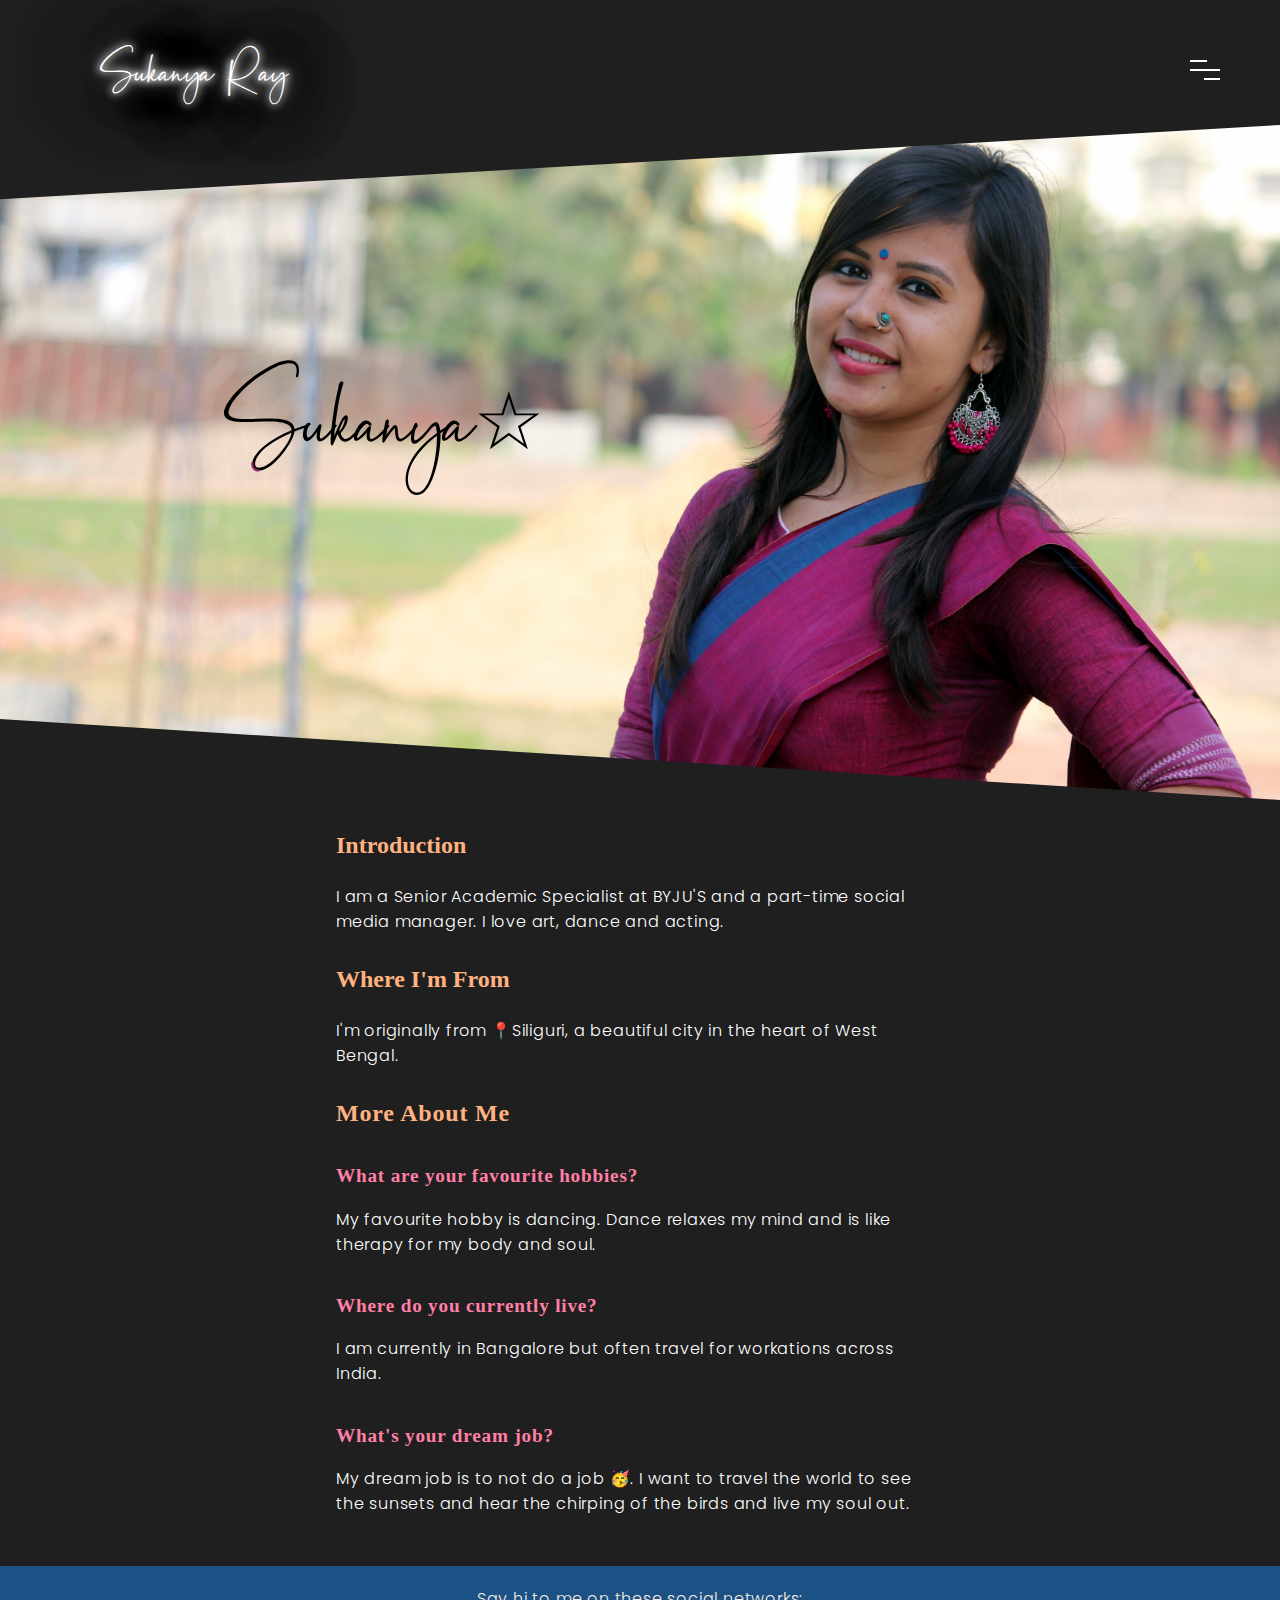
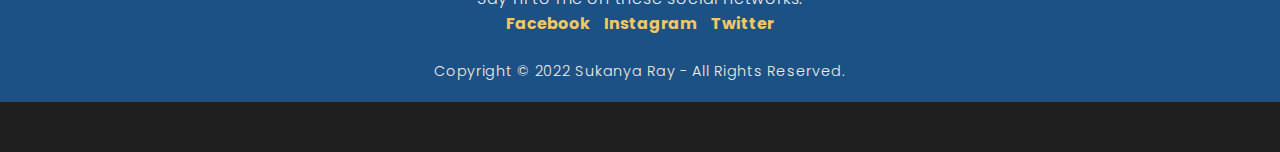
==== components/about_me.html @ 320a2e03 "initial commit" ====
<!DOCTYPE html>
<html lang="en">

<head>
    <meta charset="UTF-8">
    <meta http-equiv="X-UA-Compatible" content="IE=edge">
    <meta name="viewport" content="width=device-width, initial-scale=1.0">
    <link rel="icon"
        href="data:image/svg+xml,<svg xmlns=%22http://www.w3.org/2000/svg%22 viewBox=%220 0 100 100%22><text y=%22.9em%22 font-size=%2290%22>🤩</text></svg>">
    <link rel="stylesheet" href="/css/about_me.css">
    <link rel="stylesheet" href="/css/header.css">
    <link rel="stylesheet" href="/css/raven.css">
    <link rel="stylesheet" href="/css/footer.css">
    <link rel="stylesheet" href="/css/scroll_to_top.css">
    <link rel="stylesheet" href="https://cdnjs.cloudflare.com/ajax/libs/animate.css/4.1.1/animate.min.css" />
    <link rel="stylesheet" href="https://cdnjs.cloudflare.com/ajax/libs/font-awesome/6.1.2/css/all.min.css"
        integrity="sha512-1sCRPdkRXhBV2PBLUdRb4tMg1w2YPf37qatUFeS7zlBy7jJI8Lf4VHwWfZZfpXtYSLy85pkm9GaYVYMfw5BC1A=="
        crossorigin="anonymous" referrerpolicy="no-referrer" />

    <title>About Me</title>
</head>

<body>


    <header id="header">

        <h2 class="logo neon-text"><a class="logo neon-text" href="/index.html">Sukanya Ray</a></h2>
        <!-- <div class="overlay"></div> -->

        <div class="nav-but-wrap">
            <div class="menu-icon hover-target">
                <span class="menu-icon__line menu-icon__line-left"></span>
                <span class="menu-icon__line"></span>
                <span class="menu-icon__line menu-icon__line-right"></span>
            </div>
        </div>
    </header>




    <div class="nav">
        <div class="nav__content">
            <ul class="nav__list">
                <li class="nav__list-item active-nav">
                    <a href="./index.html" class="hover-target">Home</a>
                </li>
                <li class="nav__list-item">
                    <a href="/components/about_me.html" class="hover-target">About Me</a>
                </li>
                <li class="nav__list-item">
                    <a href="/components/work.html" class="hover-target">My Work</a>
                </li>
                <li class="nav__list-item">
                    <a href="/components/contact.html" class="hover-target">Contact</a>
                </li>
            </ul>
        </div>
    </div>
    <br><br><br><br><br>


    <section class='masthead'>
        <!-- <p class='masthead-intro'>Hi I'm</p> -->
        <br>
        <!-- <h1 class='masthead-heading'>Sukanya</h1> -->
        <!-- <h1 class='masthead-heading neon-text-pulsate'>Sukanya Ray</h1> -->
        <svg height="100" stroke="#9b2674" stroke-width="2" class="text-line masthead-heading" width="100%"><text
                x="30%" dominant-baseline="middle" text-anchor="middle" y="30%">Sukanya☆</text></svg>
        <!-- <div class="overlay"></div> -->
    </section>

    <img id="cover" class="header_pic" src="/img/IMG_9165_Mobile.JPG" alt="cover">



    <div class="content">

        <section class="introduction-section">
            <h1>Introduction</h1><br>
            <p>I am a Senior Academic Specialist at BYJU'S and a part-time social media manager.
                I love art, dance and acting.</p>

        </section>
        <section class="location-section">
            <h1>Where I'm From</h1><br>
            <p>I'm originally from 📍Siliguri, a beautiful city in the heart of West Bengal.</p>
        </section>

        <section class="questions-section">
            <h1>More About Me</h1>

            <h2>What are your favourite hobbies?</h2>
            <p>My favourite hobby is dancing. Dance relaxes my mind and is like therapy for my body and soul.</p>

            <h2>Where do you currently live?</h2>
            <p>I am currently in Bangalore but often travel for workations across India.</p>

            <h2>What's your dream job?</h2>
            <p>My dream job is to not do a job 🥳.
                I want to travel the world to see the sunsets and hear the chirping of the birds and live my soul out.
            </p>
        </section>
    </div>




    <footer class="content-footer">
        <p>Say hi to me on these social networks:</p>
        <ul class="social">
            <li><a class="css-is-deranged" href="https://www.facebook.com/sukanya.ray.14" target="_blank"
                    rel="noopener noreferrer">Facebook</a></li>
            <li><a class="css-is-deranged" href="https://www.instagram.com/ray_s_randoms/" target="_blank"
                    rel="noopener noreferrer">Instagram</a></li>
            <li><a class="css-is-deranged" href="https://twitter.com/Sukanya_Ray_" target="_blank"
                    rel="noopener noreferrer">Twitter</a></li>
        </ul><br>
        <p class="copyright">Copyright © 2022 Sukanya Ray - All Rights Reserved.</p>
    </footer>


    <div id="progress" class="animate__animated animate__headShake">
        <span id="progress-value"><i class="fa-solid fa-arrow-up fa-xs"></i></span>
    </div>


    <!--===== ABOUT ME JS =====-->
    <script src="https://cdnjs.cloudflare.com/ajax/libs/jquery/3.3.1/jquery.min.js"></script>
    <script src="/js/scroll_to_top.js"></script>
    <script src="/js/raven.js"></script>

</body>

</html>
---- css/about_me.css ----
@import url("https://fonts.googleapis.com/css2?family=Poppins:wght@200;300;400;500;600;700;800&display=swap");
@import url("https://fonts.googleapis.com/css2?family=Playfair+Display:wght@400;600&display=swap");

:root {
  --theme-color: #8d016a;
  --neon-color: #8d016a;
}

body {
  color: white;
  font-size: 1em;
  font-family: "Poppins", "Helvetica Neue", sans-serif;
  background-color: #1f1f1f;
}


section > h1 {
  font-size: 1.5em;
  font-weight: 600;
  font-family: Playfair;
  color: rgb(255, 178, 127);
  margin: 0;
  padding: 0;
}

section >  h2 {
  font-size: 1.5em;
  font-weight: 600;
  font-family: Playfair;
  color: rgb(255, 127, 165);

  margin: 0;
  padding: 0;
}

.content-footer,
.masthead-heading,
.masthead-intro {
  text-align: center;
}

.masthead-intro {
  /* Layout Declarations */
  color: #9e1a42;
  margin-bottom: 0.1em;
  font-family: "Beatrise", sans-serif;
  /* font-family: "Gentium Book Basic", Georgia, serif; */
  font-size: 2em;
}

.masthead-heading {
  /* Layout Declarations */
  color: #8d016a;
  margin-top: -0.2em;
  /* font-family: "Open Sans", "Helvetica Neue", sans-serif; */
  font-weight: bold;
  font-size: 6em;
  letter-spacing: -0.02em;

  /* text-transform: uppercase; */
}

.introduction-section,
.location-section,
.questions-section {
  max-width: 38em;
  margin-left: auto;
  margin-right: auto;
  margin-top: 2em;
}

.introduction-section > p,
.location-section > p,
.questions-section,
.content-footer > p {
  /* Typography Declarations */
  font-weight: 300;
  letter-spacing: 0.05em;
}

.questions-section > h2 {
  /* font-family: "Gentium Book Basic", Georgia, serif; */
  font-size: 1.2em;
  font-weight: bold;
  /* Layout */
  margin: 2em 0 1em 0;
}



.content-footer,
.masthead-heading,
.masthead-intro {
  text-align: center;
}

.masthead {
  /* background-image: url('https://i.imgur.com/yGmrlyg.jpg'); */
  background-size: cover;
  background-repeat: no-repeat;
  /* padding: 6em 0; */

  background-image: url("/img/IMG_9165.JPG");
  /* background-image: linear-gradient(
    to right bottom,
    rgba(224, 103, 160, 0.363),
    rgba(20, 1, 20, 0.3)),
     url('/img/IMG_9165.JPG'); */

  /* border-top: solid 0.5em #8d016a; */
  /* border-top: solid 0.5em #591430; */

  /* padding: 6em 0; */
  /* ----  */
  /* position: absolute; */
  /* top: 0px; */
  /* right: 0px; */
  /* background-position: 800px; */

  width: 100%;
  height: 100%;
  min-height: 75vh;

  /* background-color: rgba(16, 112, 53, 0.055); */
  /* background: transparent; */
  /* background: #9e1a42; */
  /* mix-blend-mode: overlay; */
  /* opacity: 0.3; */
  /* z-index: 1; */

  /* background-color: cyan; */
  background-position: top;
  /* clip-path: polygon(0 18%, 100% 0, 100% 96%, 0 83%); */
  clip-path: polygon(0 11%, 100% 0, 100% 100%, 0 88%);
}

.masthead-intro {
  margin-bottom: 0.1em;
  /* font-family: "Gentium Book Basic", Georgia, serif; */
  font-size: 2em;
}

.masthead-heading {
  margin-top: 2.5em;
  /* margin: 0.5em 0; */
  /* margin-right: 7em; */
  /* width: 100%; */
  height: 30vh;

  font-family: "Beatrise", sans-serif;
  font-weight: normal;
  /* font-size: 6.5em; */
  /* letter-spacing: -0.02em; */
}
.introduction > p,
.location > p,
.content-footer > p {
  font-weight: 300;
  letter-spacing: 0.05em;
}
h2 {
  /* font-family: "Gentium Book Basic", Georgia, serif; */
  font-size: 1.2em;
  font-weight: bold;
}

.introduction-section,
.location-section,
.questions-section {
  max-width: 38em;
  margin-left: auto;
  margin-right: auto;
  margin-top: 2em;
}

/* .social > li {
  display: inline-block;
  margin: 0 5px;
} */
/* .content-footer > p {
  color: #F7EDE1;
}
a {
    font-weight: bold;
    text-decoration: none;
    color: #F1C863;
} */

/* .overlay2{
  position: absolute;
  top: 0;
  left: 0;
  width: 100%;
  height: 100%;
  background-color: rgba(73, 70, 70, 0.55);


  background: #030e25;
  background: var(--overlay-color);
  mix-blend-mode: overlay;
   opacity: 0.5;
   z-index: 1;
} */

/* .clip{
  height: 80vh;
  background-image: linear-gradient(
      to right bottom,
      rgba(255, 0, 119,0.3),
      rgba(20, 1, 20, 0.3)),
       url(/img/shape.png);


  background-color: cyan;
  background-size: cover;
  background-position: top;
  clip-path: polygon(100% 0, 100% 44%, 70% 87%, 0 72%, 0 0);
  z-index: -11;

} */

/* Text Animation */
.text-line {
  stroke-dasharray: 500;
  stroke-dashoffset: 500;
  animation: dash 5s linear forwards, filling 5s ease-in forwards;
  font-size: 80px;
}

.text-line text {
  font-family: "Beatrise", sans-serif;
  /* font-family: Helvetica,Arial,sans-serif; */
  font-weight: normal;
  font-style: normal;
}

@keyframes dash {
  to {
    stroke-dashoffset: 0;
  }
}

@keyframes filling {
  0%,
  90% {
    fill: #9e1a42;
    fill-opacity: 0;
  }
  /* 100% { fill: #bac736; fill-opacity: 1; } */
  100% {
    fill: #9e1a42;
    fill-opacity: 1;
  }
}

/* Text Animation End*/

#cover {
  display: none;
}

@media only screen and (max-width: 765px) {
  .masthead {
    padding: 3em 0;
  }
  .masthead-heading {
    font-size: 3em;
  }

  .content {
    margin: 0px 20px;
    padding: 0px 14px;
  }

  .masthead {
    display: none;
  }

  #cover {
    display: block;
    width: 100%;
    opacity: 80%;
  }

  section > h1 {
    font-size: 25px;
    font-weight: 600;
    font-family: Playfair;
    color: rgb(255, 178, 127);
    margin: 0;
    padding: 0;
  }
  
  section >  h2 {
    font-size: 20px;
    font-weight: 600;
    font-family: Playfair;
    color: rgb(255, 127, 165);
    margin: 0;
    padding: 0;
  }

  section >  p {
    font-size: 14px;
    margin: 0;
    padding: 0;
  }
}
---- css/header.css ----
/* @import url('http://fonts.cdnfonts.com/css/beatrise'); */

@font-face {
  font-family: "Beatrise";
  src: url(/fonts/Beatrise.ttf) format("truetype");
}

:root {
  --theme-color: #ca6239;
  --neon-color: #1f1f1f;
  --back-ground-color: #1f1f1f;
}

* {
  margin: 0;
  padding: 0;
  box-sizing: border-box;
}

.logo {
  cursor: pointer;
  font-family: "Beatrise", sans-serif;
  font-size: 2.2em;
  font-weight: 10;
  text-align: left;
  /* padding-left: 0.5em;
    padding-top: 0.3em; */
  z-index: 100;
  background: transparent;
}

.logo a {
  font-size: 1em;
  text-decoration: none;
}

header {
  /* for proper raven animation  */
  position: absolute;

  top: 0;
  left: 0;
  width: 100%;
  padding: 40px 100px;
  z-index: 1000;
  display: flex;
  align-items: center;
  justify-content: space-between;
}

.neon-text {
  color: #fff;

  /* text-shadow: 0 0 5px #fff, 0 0 10px #fff, 0 0 15px var(--neon-color), 0 0 20px var(--neon-color), 0 0 25px var(--neon-color), 0 0 30px var(--neon-color), 0 0 35px var(--neon-color); */
  text-shadow:
    /* White glow */ 0 0 7px #fff, 0 0 10px #fff, 0 0 21px #fff,
    /* Green glow */ 0 0 42px var(--neon-color), 0 0 82px var(--neon-color),
    0 0 92px var(--neon-color), 0 0 102px var(--neon-color),
    0 0 151px var(--neon-color);

  animation: flicker 1.2s infinite alternate;
  /* animation: pulsate 0.11s ease-in-out infinite alternate;  */

  /* border: 0.2rem solid #fff;
    border-radius: 2rem;
    padding: 0.4em; */
}

@keyframes flicker {
  0%,
  18%,
  22%,
  25%,
  53%,
  57%,
  100% {
    text-shadow: 0 0 4px rgb(182, 167, 37), 0 0 11px #fff, 0 0 19px #fff,
      0 0 40px var(--neon-color), 0 0 80px var(--neon-color),
      0 0 90px var(--neon-color), 0 0 100px var(--neon-color),
      0 0 150px var(--neon-color);
  }

  20%,
  24%,
  55% {
    text-shadow: none;
  }
}

@keyframes pulsate {
  100% {
    text-shadow: 0 0 4px #fff, 0 0 11px #fff, 0 0 19px #fff, 0 0 40px #f09,
      0 0 80px #f09, 0 0 90px #f09, 0 0 100px #f09, 0 0 150px #f09;
  }

  0% {
    text-shadow: 0 0 4px #fff, 0 0 10px #fff, 0 0 18px #fff, 0 0 38px #f09,
      0 0 73px #f09, 0 0 80px #f09, 0 0 94px #f09, 0 0 140px #f09;
  }
}

@media screen and (max-width: 768px) {
  .logo {
    font-size: 1.2em;
  }

  header {
    padding: 40px;
  }
}
---- css/raven.css ----
/* Please ❤ this if you like it! */

@import url("https://fonts.googleapis.com/css?family=Montserrat:100,100i,200,200i,300,300i,400,400i,500,500i,600,600i,700,700i,800,800i,900,900i");


:root {
  --line-width-mobile: 10px;
  --line-width-desktop: 15px;
}

body {
  /* font-family: "Montserrat", sans-serif; */
  /* font-weight: 300;
  font-size: 15px;
  line-height: 1.7; */
  /* color: #c4c3ca; */
  /* background-color: #1f2029; */
  overflow-x: hidden;
  -webkit-transition: all 300ms linear;
  transition: all 300ms linear;
}

a {
  cursor: pointer;
}
a:hover {
  text-decoration: none;
}

/* #Primary style
================================================== */

.section {
  position: relative;
  width: 100%;
  display: block;
}

.over-hide {
  overflow: hidden;
}
.full-height {
  height: 100vh;
}

/* #Navigation
================================================== */

/* .cd-header {
  position: fixed;
  width: 100%;
  top: 0;
  left: 0;
  z-index: 100;
} */

.header-wrapper {
  position: relative;
  width: calc(100% - 100px);
  margin-left: 50px;
}
.logo-wrap {
  position: absolute;
  display: block;
  left: 0;
  top: 40px;
  cursor: pointer;
}
.logo-wrap a {
  cursor: pointer;
  font-family: "Montserrat", sans-serif;
  font-weight: 900;
  font-size: 20px;
  line-height: 20px;
  text-transform: uppercase;
  letter-spacing: 2px;
  color: #fff;
  transition: all 0.3s ease-out;
}

.logo-wrap a span {
  color: #8167a9;
}
.logo-wrap a:hover {
  opacity: 0.9;
}
.nav-but-wrap {
  position: relative;
  display: inline-block;
  float: right;
  padding-left: 15px;
  padding-top: 15px;
  margin-top: 26px;
  transition: all 0.3s ease-out;
}

.menu-icon {
  /* fix the position on the screen  */
  position: fixed;
  top: 60px;
  right: 60px;
    /* position: relative; */

  height: 30px;
  width: 30px;

  z-index: 101;
  cursor: pointer;
  display: block;
}

.menu-icon__line {
  height: 2px;
  width: 30px;
  display: block;
  background-color: #fff;
  margin-bottom: 7px;
  cursor: pointer;
  -webkit-transition: background-color 0.5s ease, -webkit-transform 0.2s ease;
  transition: background-color 0.5s ease, -webkit-transform 0.2s ease;
  transition: transform 0.2s ease, background-color 0.5s ease;
  transition: transform 0.2s ease, background-color 0.5s ease,
    -webkit-transform 0.2s ease;
}
.menu-icon__line-left {
  width: 16.5px;
  -webkit-transition: all 200ms linear;
  transition: all 200ms linear;
}
.menu-icon__line-right {
  width: 16.5px;
  float: right;
  -webkit-transition: all 200ms linear;
  -moz-transition: all 200ms linear;
  -o-transition: all 200ms linear;
  -ms-transition: all 200ms linear;
  transition: all 200ms linear;
}
.menu-icon:hover .menu-icon__line-left,
.menu-icon:hover .menu-icon__line-right {
  width: 30px;
}
.nav {
  position: fixed;
  z-index: 98;
}
.nav:before,
.nav:after {
  content: "";
  position: fixed;
  width: 100vw;
  height: 100vh;
  background: rgba(20, 21, 26, 0.6);
  border-bottom-left-radius: 200%;
  z-index: -1;
  -webkit-transition: -webkit-transform cubic-bezier(0.77, 0, 0.175, 1) 0.6s,
    border-radius linear 0.8s;
  transition: -webkit-transform cubic-bezier(0.77, 0, 0.175, 1) 0.6s,
    border-radius linear 0.8s;
  transition: transform cubic-bezier(0.77, 0, 0.175, 1) 0.6s,
    border-radius linear 0.8s;
  transition: transform cubic-bezier(0.77, 0, 0.175, 1) 0.6s,
    -webkit-transform cubic-bezier(0.77, 0, 0.175, 1) 0.6s,
    border-radius linear 0.8s;
  -webkit-transform: translateX(100%) translateY(-100%);
  transform: translateX(100%) translateY(-100%);
}
.nav:after {
  background: rgba(9, 9, 12, 1);
  -webkit-transition-delay: 0s;
  transition-delay: 0s;
}
.nav:before {
  -webkit-transition-delay: 0.2s;
  transition-delay: 0.2s;
}
.nav__content {
  position: fixed;
  visibility: hidden;
  top: 50%;
  margin-top: 20px;
  -webkit-transform: translate(0%, -50%);
  transform: translate(0%, -50%);
  width: 100%;
  text-align: center;
}
.nav__list {
  position: relative;
  padding: 0;
  margin: 0;
  z-index: 2;
}
.nav__list-item {
  position: relative;
  display: block;
  -webkit-transition-delay: 0.8s;
  transition-delay: 0.8s;
  opacity: 0;
  text-align: center;
  color: #fff;
  overflow: hidden;
  font-family: "Montserrat", sans-serif;
  font-size: 8vh;
  font-weight: 900;
  line-height: 1.15;
  letter-spacing: 3px;
  -webkit-transform: translate(100px, 0%);
  transform: translate(100px, 0%);
  -webkit-transition: opacity 0.2s ease, -webkit-transform 0.3s ease;
  transition: opacity 0.2s ease, -webkit-transform 0.3s ease;
  transition: opacity 0.2s ease, transform 0.3s ease;
  transition: opacity 0.2s ease, transform 0.3s ease,
    -webkit-transform 0.3s ease;
  margin-top: 0;
  margin-bottom: 0;
}
.nav__list-item a {
  position: relative;
  text-decoration: none;
  /* font-size: 100px; */
  color: rgba(255, 255, 255, 0.6);
  overflow: hidden;
  cursor: pointer;
  padding-left: 5px;
  padding-right: 5px;
  font-weight: 900;
  z-index: 2;
  display: inline-block;
  text-transform: uppercase;
  -webkit-transition: all 200ms linear;
  transition: all 200ms linear;
}

/* .nav__list-item a:after {
  position: absolute;
  content: "";
  top: 50%;
  margin-top: -2px;
  left: 50%;
  width: 0;
  height: 0;
  opacity: 0;
  background-color: #8167a9;
  z-index: 1;
  -webkit-transition: all 200ms linear;
  transition: all 200ms linear;
} */

/* .nav__list-item a:hover:after {
  height: 4px;
  opacity: 1;
  left: 0;
  width: 100%;
} */

.nav__list-item a:hover {
  color: rgba(255, 255, 255, 1);
}
.nav__list-item.active-nav a {
  color: #755D99;
}
.nav__list-item.active-nav a:after {
  height: 4px;
  opacity: 1;
  left: 0;
  width: 100%;
}
body.nav-active .nav__content {
  visibility: visible;
}

body.nav-active .menu-icon__line {
  background-color: #fff;
  -webkit-transform: translate(0px, 0px) rotate(-45deg);
  transform: translate(0px, 0px) rotate(-45deg);
}

body.nav-active .menu-icon__line-left {
  width: 15px;
  -webkit-transform: translate(2px, 4px) rotate(45deg);
  transform: translate(2px, 4px) rotate(45deg);
}
body.nav-active .menu-icon__line-right {
  width: 15px;
  float: right;
  -webkit-transform: translate(-3px, -3.5px) rotate(45deg);
  transform: translate(-3px, -3.5px) rotate(45deg);
}
body.nav-active .menu-icon:hover .menu-icon__line-left,
body.nav-active .menu-icon:hover .menu-icon__line-right {
  width: 15px;
}
body.nav-active .nav {
  visibility: visible;
}
body.nav-active .nav:before,
body.nav-active .nav:after {
  -webkit-transform: translateX(0%) translateY(0%);
  transform: translateX(0%) translateY(0%);
  border-radius: 0;
}
body.nav-active .nav:after {
  -webkit-transition-delay: 0.1s;
  transition-delay: 0.1s;
}
body.nav-active .nav:before {
  -webkit-transition-delay: 0s;
  transition-delay: 0s;
}
body.nav-active .nav__list-item {
  opacity: 1;
  -webkit-transform: translateX(0%);
  transform: translateX(0%);
  -webkit-transition: opacity 0.3s ease, color 0.3s ease,
    -webkit-transform 0.3s ease;
  transition: opacity 0.3s ease, color 0.3s ease, -webkit-transform 0.3s ease;
  transition: opacity 0.3s ease, transform 0.3s ease, color 0.3s ease;
  transition: opacity 0.3s ease, transform 0.3s ease, color 0.3s ease,
    -webkit-transform 0.3s ease;
}
body.nav-active .nav__list-item:nth-child(0) {
  -webkit-transition-delay: 0.7s;
  transition-delay: 0.7s;
}
body.nav-active .nav__list-item:nth-child(1) {
  -webkit-transition-delay: 0.8s;
  transition-delay: 0.8s;
}
body.nav-active .nav__list-item:nth-child(2) {
  -webkit-transition-delay: 0.9s;
  transition-delay: 0.9s;
}
body.nav-active .nav__list-item:nth-child(3) {
  -webkit-transition-delay: 1s;
  transition-delay: 1s;
}
body.nav-active .nav__list-item:nth-child(4) {
  -webkit-transition-delay: 1.1s;
  transition-delay: 1.1s;
}
body.nav-active .nav__list-item:nth-child(5) {
  -webkit-transition-delay: 1.2s;
  transition-delay: 1.2s;
}
body.nav-active .nav__list-item:nth-child(6) {
  -webkit-transition-delay: 1.3s;
  transition-delay: 1.3s;
}
body.nav-active .nav__list-item:nth-child(7) {
  -webkit-transition-delay: 1.4s;
  transition-delay: 1.4s;
}
body.nav-active .nav__list-item:nth-child(8) {
  -webkit-transition-delay: 1.5s;
  transition-delay: 1.5s;
}
body.nav-active .nav__list-item:nth-child(9) {
  -webkit-transition-delay: 1.6s;
  transition-delay: 1.6s;
}
body.nav-active .nav__list-item:nth-child(10) {
  -webkit-transition-delay: 1.7s;
  transition-delay: 1.7s;
}

@media screen and (max-width: 768px) {
  .nav__list-item a {
    font-size: 40px;
  }
}
---- css/footer.css ----
a {
  font-weight: bold;
  text-decoration: none;
  color: #f1c863;
}


.social > li {
  display: inline-block;
  margin: 0 5px;
}

.content-footer {
  margin: 50px 0;
  padding: 20px 0;
  text-align: center;
  background-color: #1c5186;
  /* background-color: #8d016a; */
  /* background-color: #77609b; */
  text-decoration: none;
}

.content-footer > p {
  color: #f7ede1;
}

.copyright{
  font-size: 0.9em;
  color: #f7ede1;
}
---- css/scroll_to_top.css ----
html{
    scroll-behavior: smooth;
  }
  
  #progress {
    background-color: #ffffff;
    /* background-color: #03cc65; */
    position: fixed;
    bottom: 30px;
    right: 30px;
    height: 65px;
    width: 65px;
    /* display: grid; */
    display: none;
    place-items: center;
    z-index: 10000;
    border-radius: 50%;
    box-shadow: 0 0 10px rgba(0, 0, 0, 0.2);
    cursor: pointer;
}

#progress-value {
    /* opacity: 90%; */
    display: block;
    height: calc(100% - 10px);
    width: calc(100% - 10px);
    background-color: #640d78;
    /* background-color: #ffffff; */
    border-radius: 50%;
    display: grid;
    place-items: center;
    font-size: 35px;
    color: aquamarine;
  }

 
  @media only screen and (max-width: 765px) {
    #progress {
        height: 40px;
        width: 40px;
      }

    #progress-value {
    font-size: 18px;
    height: calc(100% - 8px);
    width: calc(100% - 8px);
    }
}
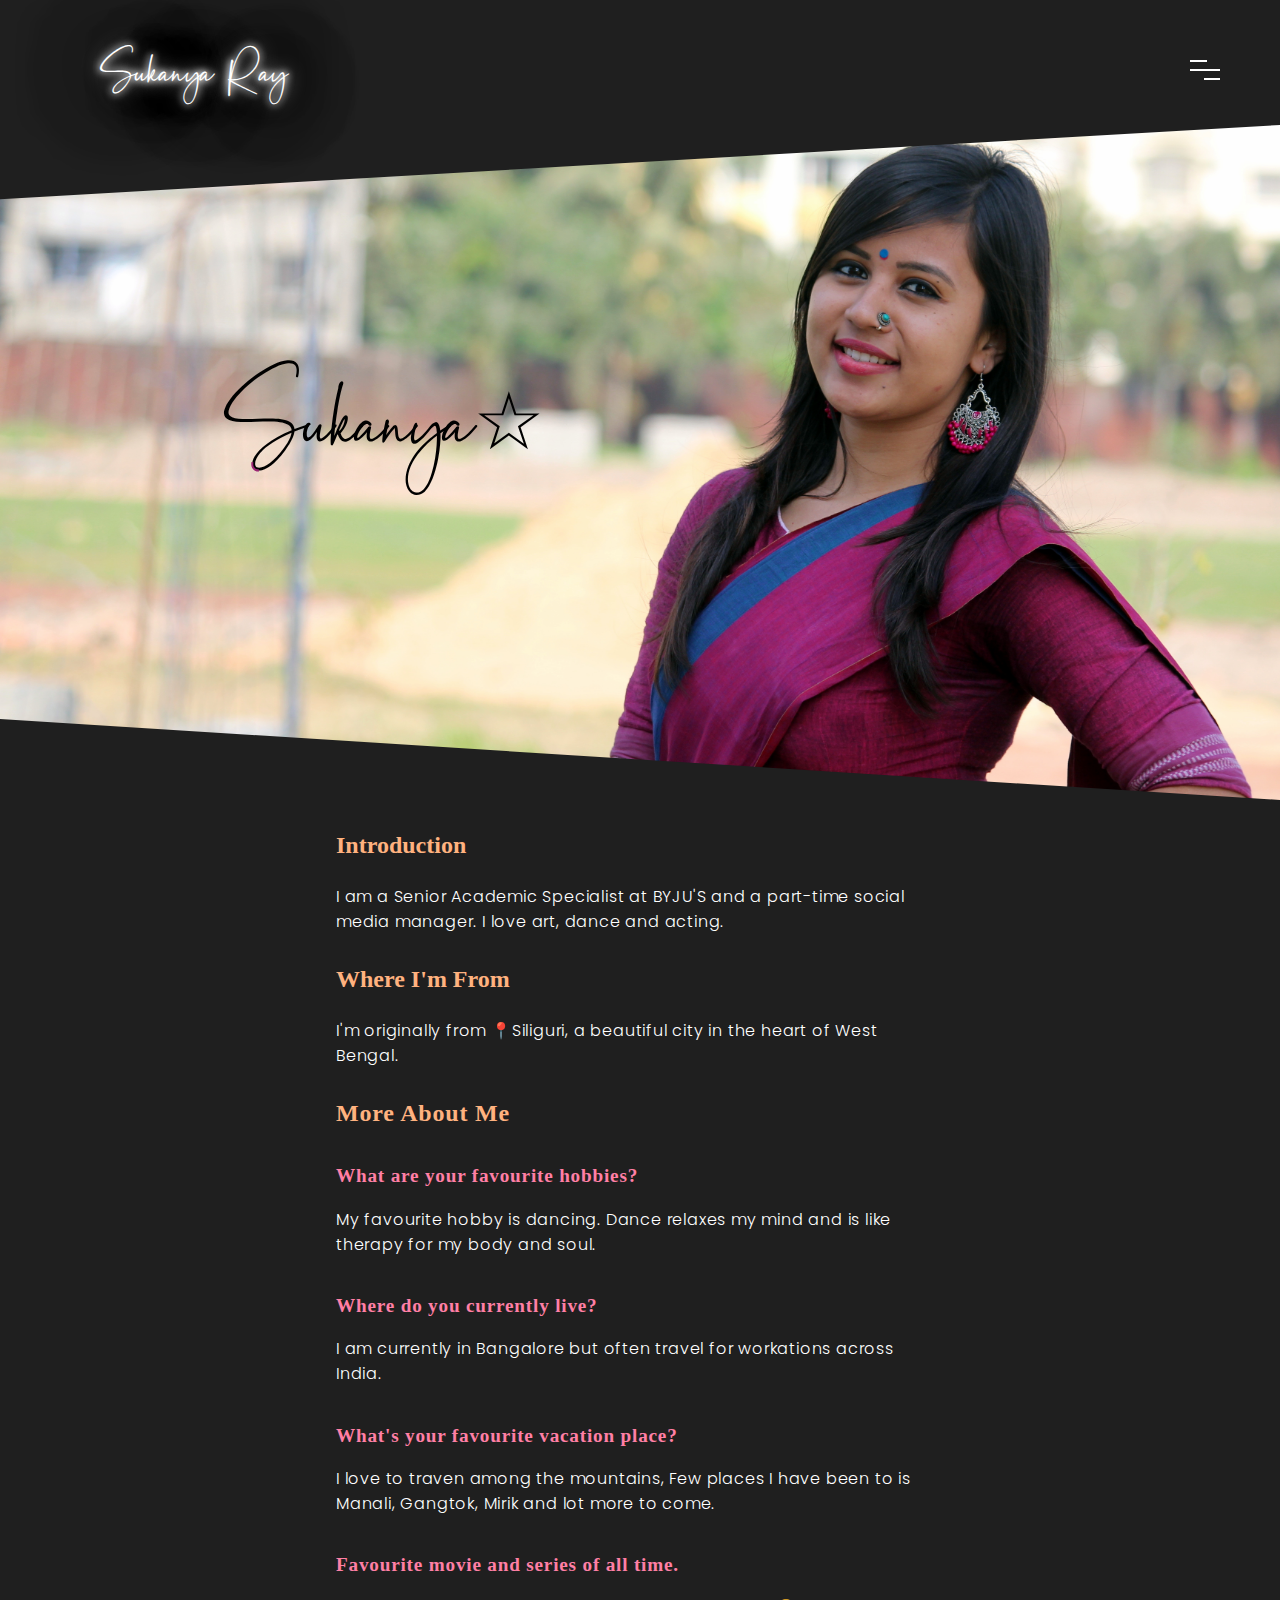
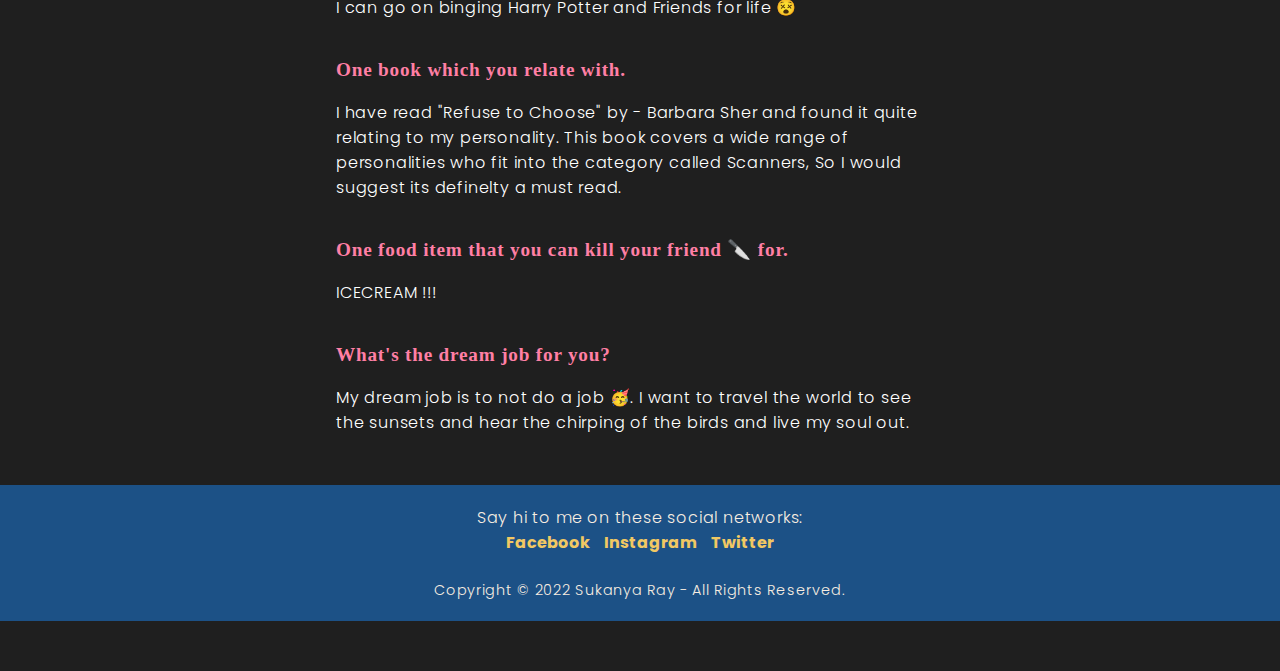
==== commit 6e8aaf92: "updated about_me" ====
--- a/components/about_me.html
+++ b/components/about_me.html
@@ -97,10 +97,34 @@
             <h2>Where do you currently live?</h2>
             <p>I am currently in Bangalore but often travel for workations across India.</p>
 
-            <h2>What's your dream job?</h2>
+            <h2>What's your favourite vacation place?</h2>
+            <p>I love to traven among the mountains, Few places I have been to is Manali, Gangtok, Mirik and lot more to
+                come.</p>
+
+
+
+            <h2>Favourite movie and series of all time.</h2>
+            <p>I can go on binging Harry Potter and Friends for life 😵</p>
+
+
+            <h2>One book which you relate with.</h2>
+            <p>I have read "Refuse to Choose" by - Barbara Sher and found it quite relating to my personality.
+                This book covers a wide range of personalities who fit into the category called Scanners, So I would
+                suggest its definelty a must read. </p>
+
+
+            <h2>One food item that you can kill your friend 🔪 for.</h2>
+            <p>ICECREAM !!!</p>
+
+
+            <h2>What's the dream job for you?</h2>
             <p>My dream job is to not do a job 🥳.
                 I want to travel the world to see the sunsets and hear the chirping of the birds and live my soul out.
             </p>
+
+
+
+
         </section>
     </div>
 
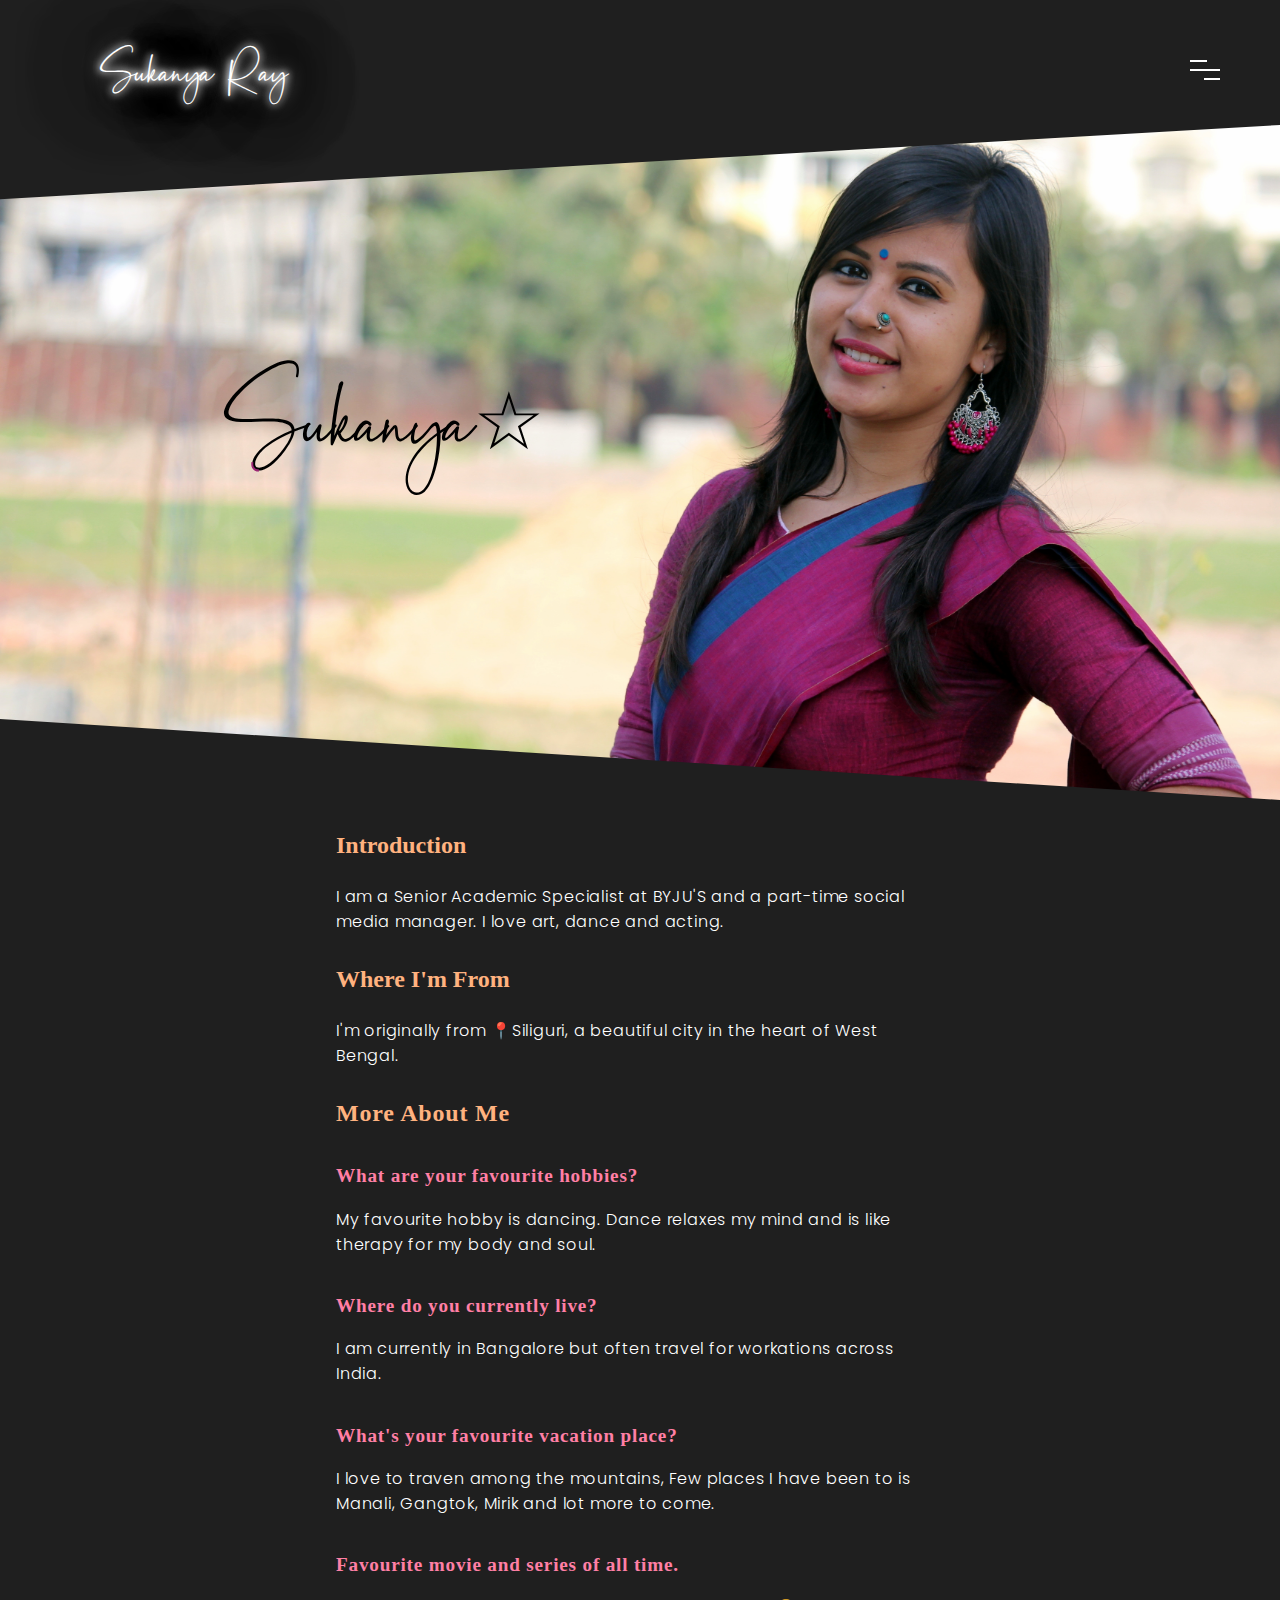
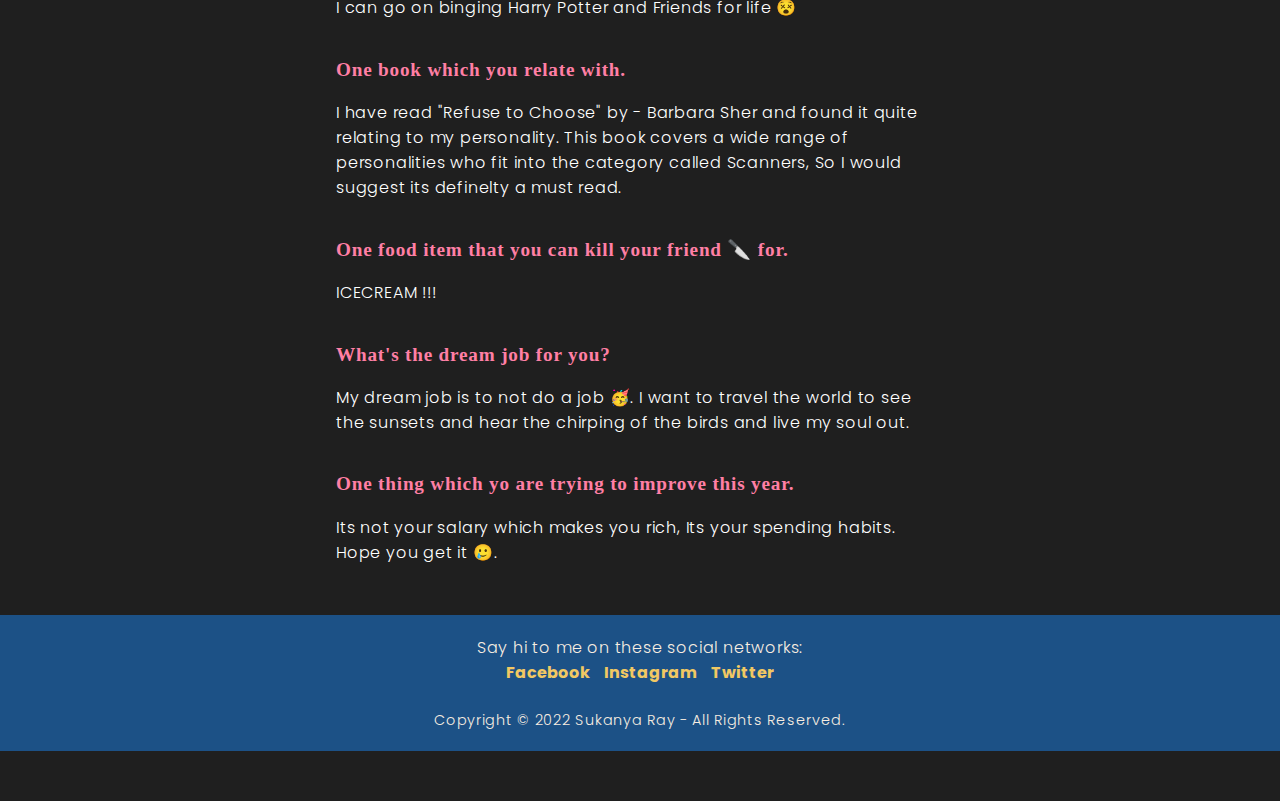
==== commit f7fdca85: "updated about_me" ====
--- a/components/about_me.html
+++ b/components/about_me.html
@@ -122,8 +122,9 @@
                 I want to travel the world to see the sunsets and hear the chirping of the birds and live my soul out.
             </p>
 
-
-
+            <h2>One thing which yo are trying to improve this year.</h2>
+            <p>Its not your salary which makes you rich, Its your spending habits.
+                Hope you get it 🥲.</p>
 
         </section>
     </div>
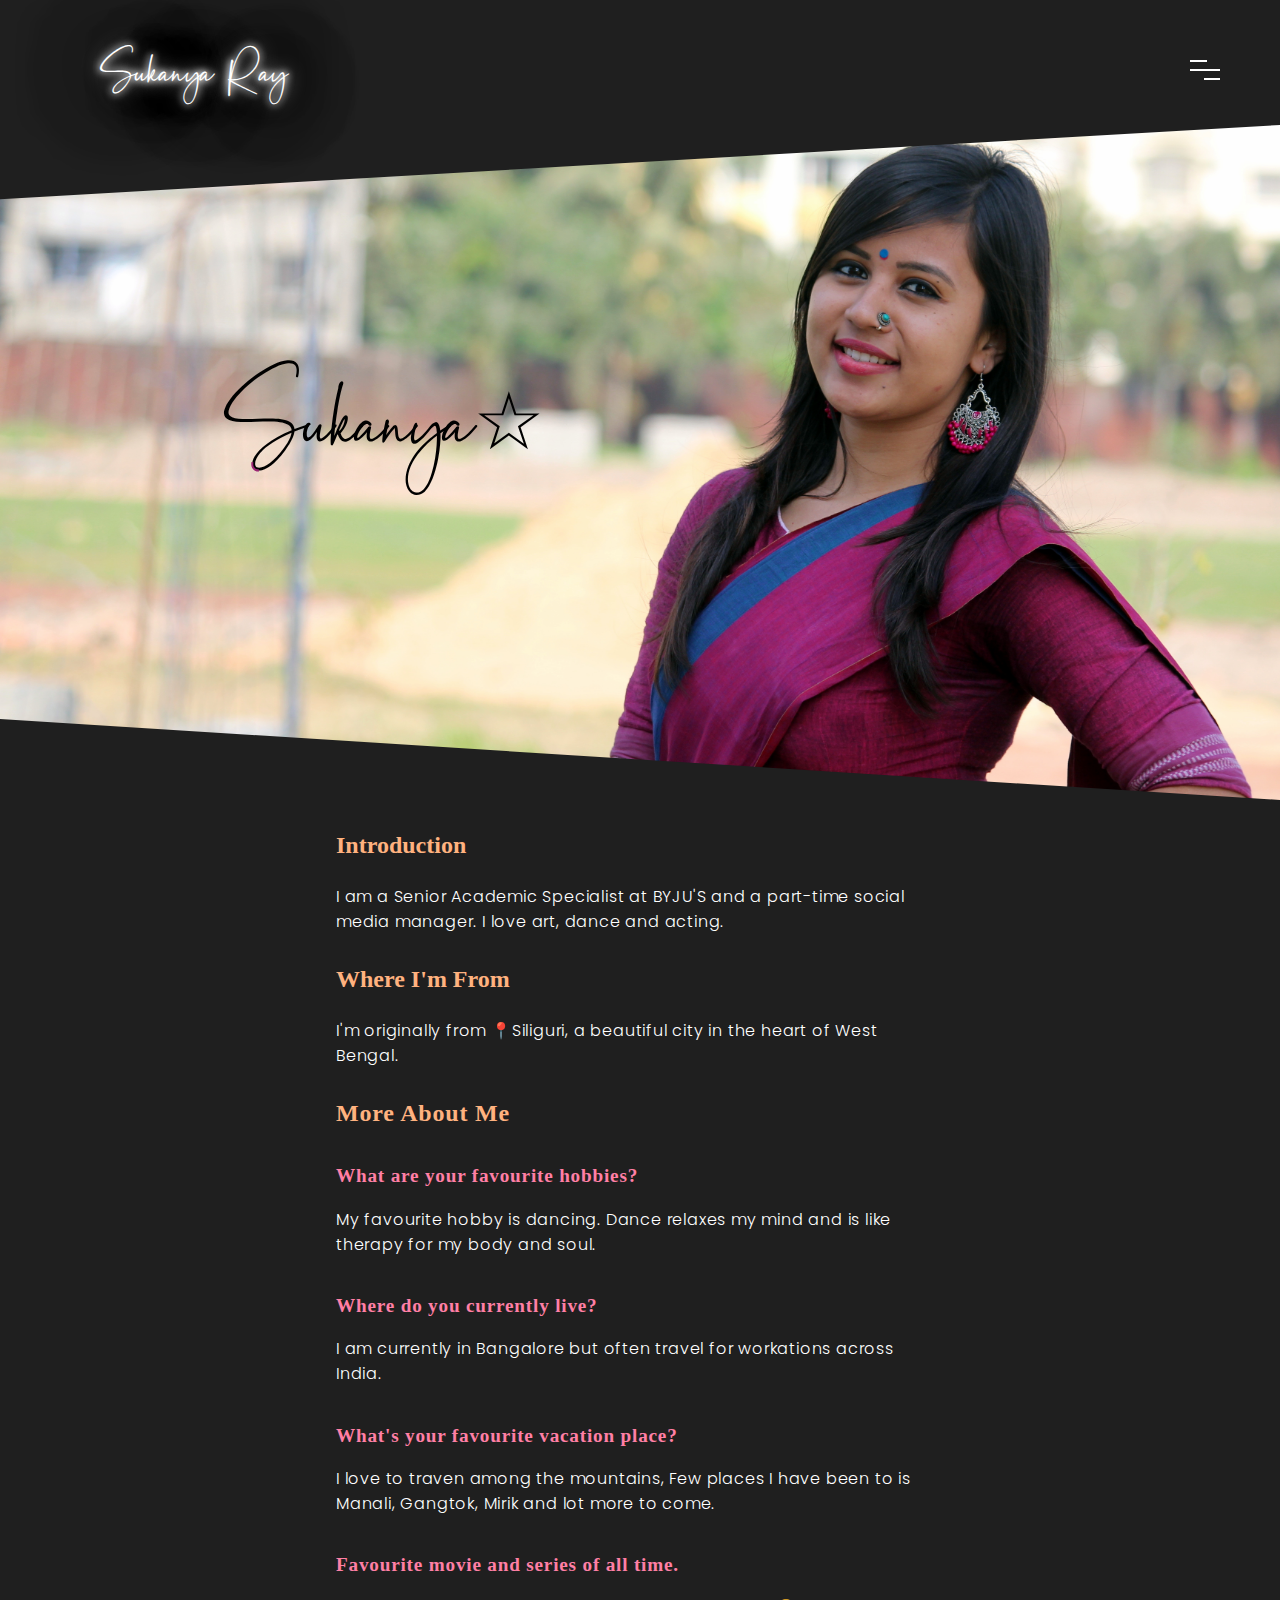
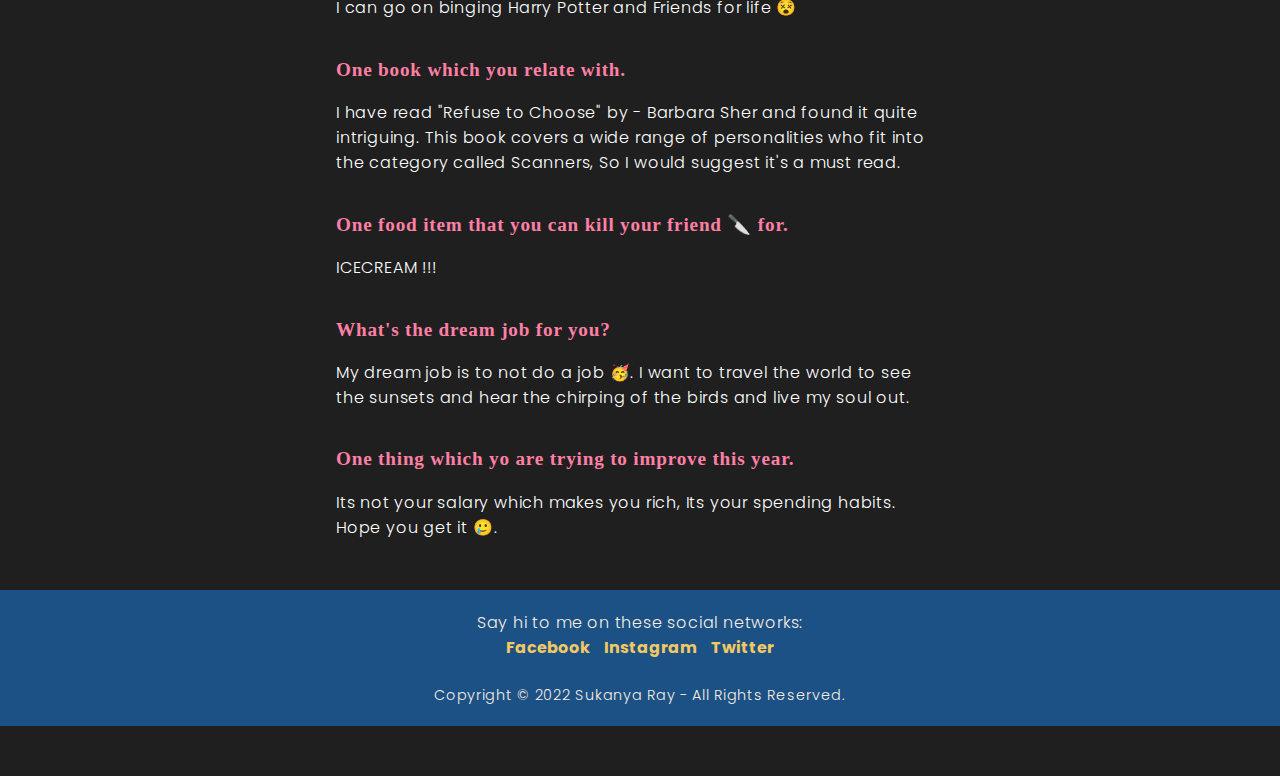
==== commit b207428e: "about me typo" ====
--- a/components/about_me.html
+++ b/components/about_me.html
@@ -6,7 +6,7 @@
     <meta http-equiv="X-UA-Compatible" content="IE=edge">
     <meta name="viewport" content="width=device-width, initial-scale=1.0">
     <link rel="icon"
-        href="data:image/svg+xml,<svg xmlns=%22http://www.w3.org/2000/svg%22 viewBox=%220 0 100 100%22><text y=%22.9em%22 font-size=%2290%22>🤩</text></svg>">
+        href="data:image/svg+xml,<svg xmlns=%22http://www.w3.org/2000/svg%22 viewBox=%220 0 100 100%22><text y=%22.9em%22 font-size=%2290%22>👽</text></svg>">
     <link rel="stylesheet" href="/css/about_me.css">
     <link rel="stylesheet" href="/css/header.css">
     <link rel="stylesheet" href="/css/raven.css">
@@ -44,7 +44,7 @@
         <div class="nav__content">
             <ul class="nav__list">
                 <li class="nav__list-item active-nav">
-                    <a href="./index.html" class="hover-target">Home</a>
+                    <a href="/index.html" class="hover-target">Home</a>
                 </li>
                 <li class="nav__list-item">
                     <a href="/components/about_me.html" class="hover-target">About Me</a>
@@ -108,9 +108,9 @@
 
 
             <h2>One book which you relate with.</h2>
-            <p>I have read "Refuse to Choose" by - Barbara Sher and found it quite relating to my personality.
+            <p>I have read "Refuse to Choose" by - Barbara Sher and found it quite intriguing.
                 This book covers a wide range of personalities who fit into the category called Scanners, So I would
-                suggest its definelty a must read. </p>
+                suggest it's a must read. </p>
 
 
             <h2>One food item that you can kill your friend 🔪 for.</h2>
--- a/css/raven.css
+++ b/css/raven.css
@@ -253,12 +253,14 @@
   width: 100%;
 } */
 
+
 .nav__list-item a:hover {
-  color: rgba(255, 255, 255, 1);
-}
-.nav__list-item.active-nav a {
+  /* color: rgba(255, 255, 255, 1); */
+  color: #1FD6DC;
+}
+/* .nav__list-item.active-nav a {
   color: #755D99;
-}
+} */
 .nav__list-item.active-nav a:after {
   height: 4px;
   opacity: 1;
--- a/css/scroll_to_top.css
+++ b/css/scroll_to_top.css
@@ -30,7 +30,8 @@
     display: grid;
     place-items: center;
     font-size: 35px;
-    color: aquamarine;
+    /* color: aquamarine; */
+    color: rgb(255, 127, 223);
   }
 
  
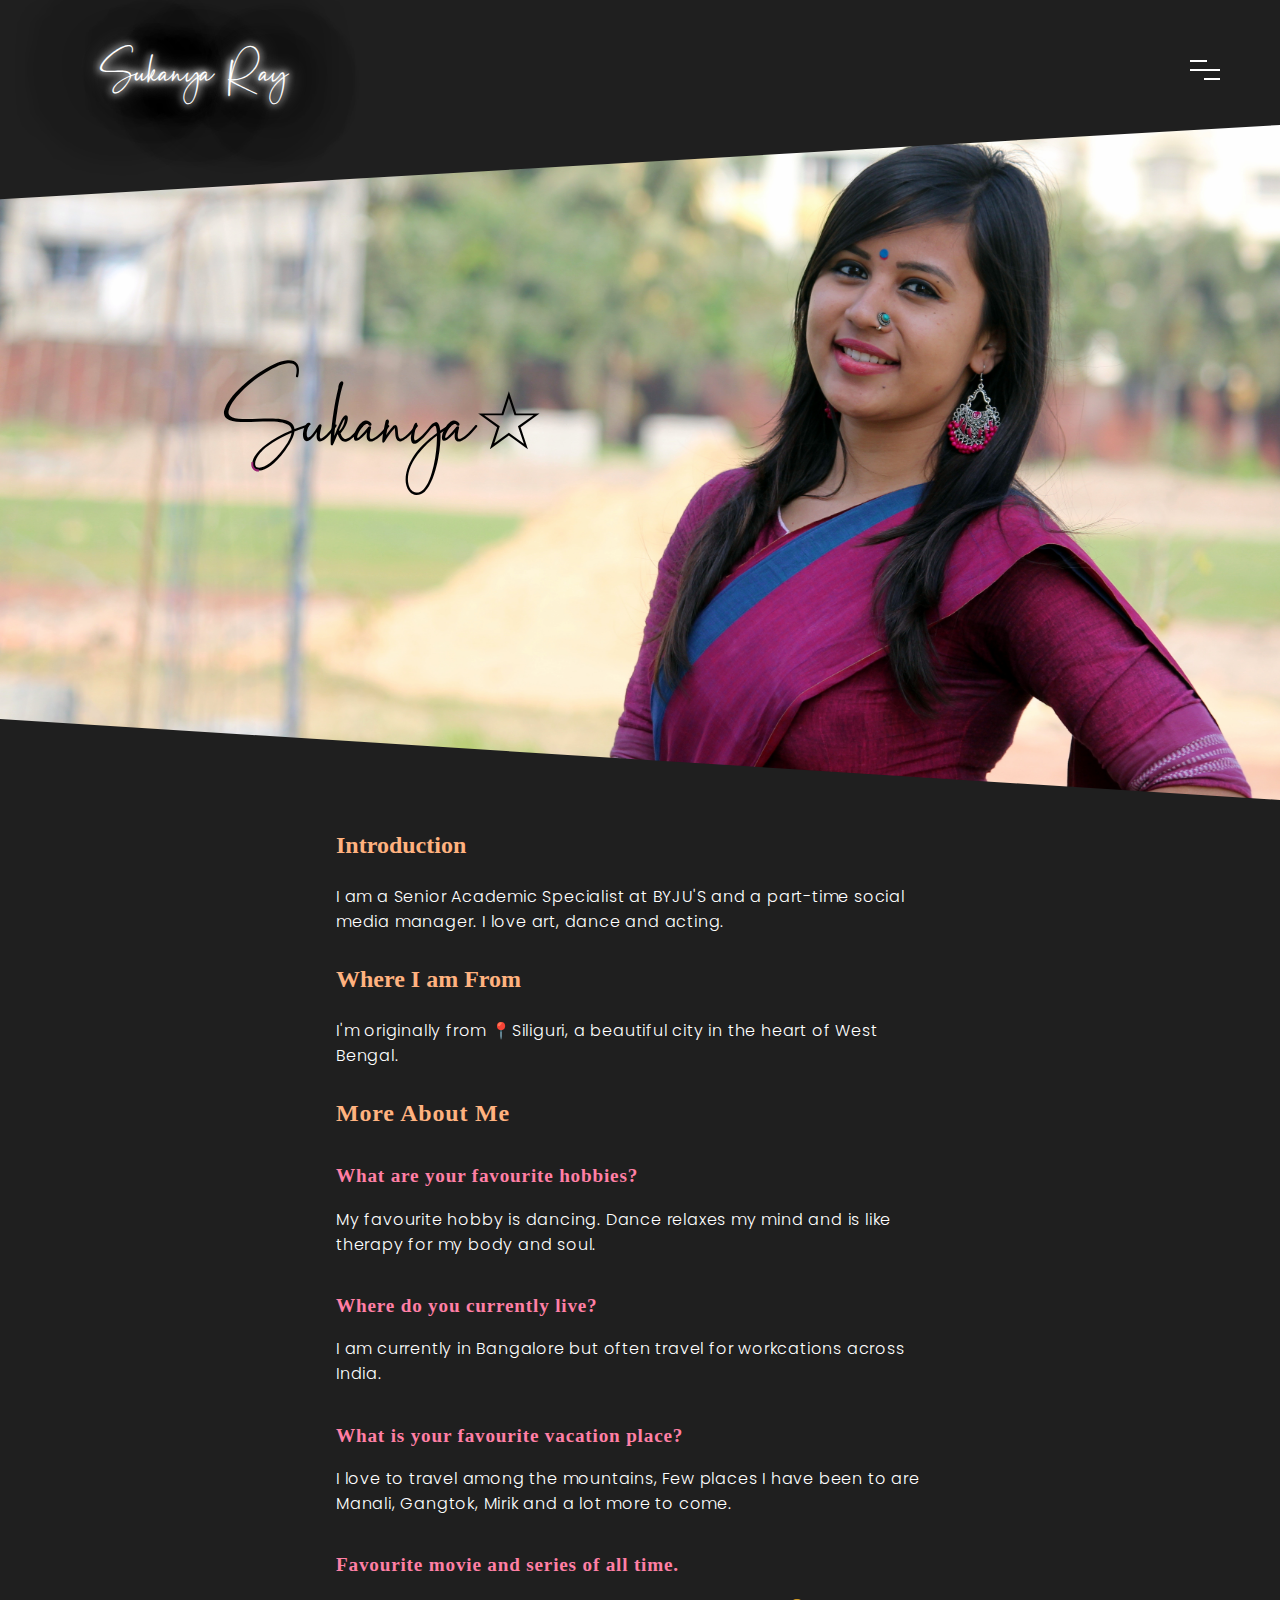
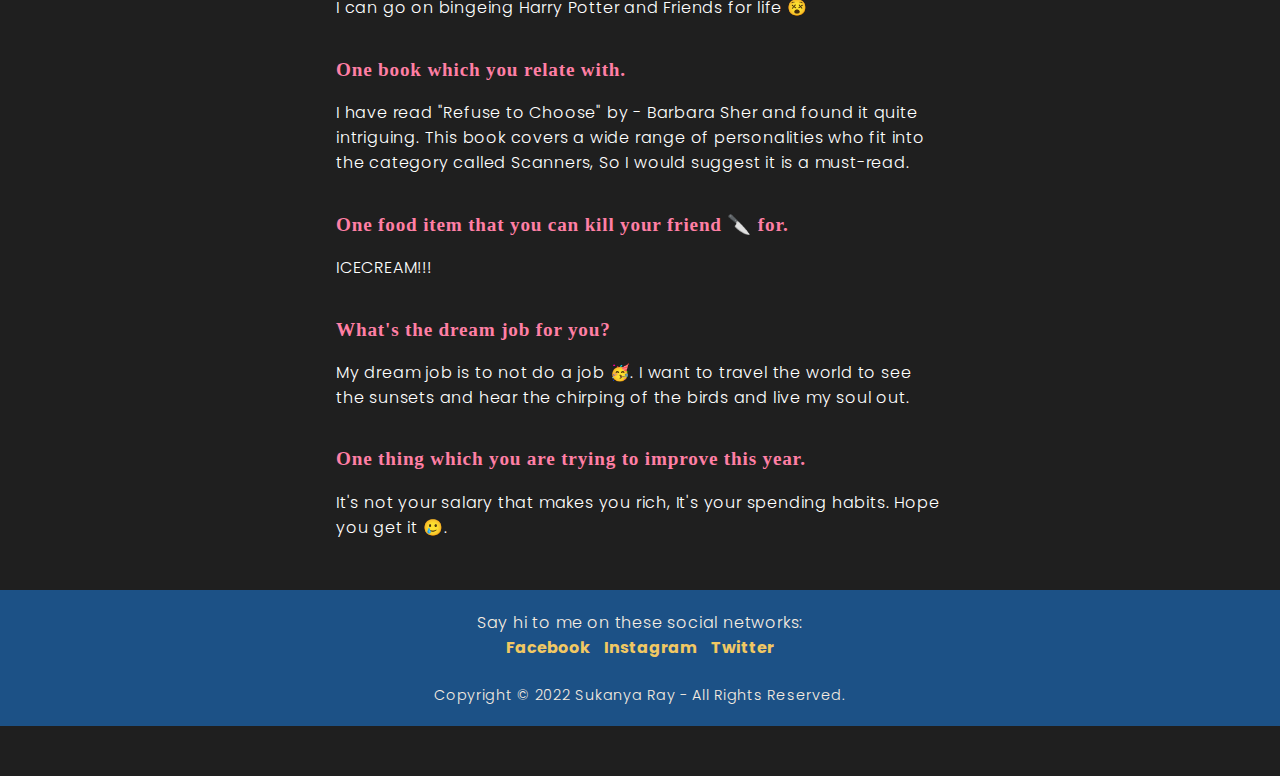
==== commit f2a9faaa: "fixed formatting grammar junk color-key" ====
--- a/components/about_me.html
+++ b/components/about_me.html
@@ -17,14 +17,11 @@
         integrity="sha512-1sCRPdkRXhBV2PBLUdRb4tMg1w2YPf37qatUFeS7zlBy7jJI8Lf4VHwWfZZfpXtYSLy85pkm9GaYVYMfw5BC1A=="
         crossorigin="anonymous" referrerpolicy="no-referrer" />
 
-    <title>About Me</title>
+    <title>Me</title>
 </head>
 
 <body>
-
-
     <header id="header">
-
         <h2 class="logo neon-text"><a class="logo neon-text" href="/index.html">Sukanya Ray</a></h2>
         <!-- <div class="overlay"></div> -->
 
@@ -36,9 +33,6 @@
             </div>
         </div>
     </header>
-
-
-
 
     <div class="nav">
         <div class="nav__content">
@@ -60,7 +54,6 @@
     </div>
     <br><br><br><br><br>
 
-
     <section class='masthead'>
         <!-- <p class='masthead-intro'>Hi I'm</p> -->
         <br>
@@ -73,18 +66,15 @@
 
     <img id="cover" class="header_pic" src="/img/IMG_9165_Mobile.JPG" alt="cover">
 
-
-
     <div class="content">
-
         <section class="introduction-section">
             <h1>Introduction</h1><br>
             <p>I am a Senior Academic Specialist at BYJU'S and a part-time social media manager.
                 I love art, dance and acting.</p>
+        </section>
 
-        </section>
         <section class="location-section">
-            <h1>Where I'm From</h1><br>
+            <h1>Where I am From</h1><br>
             <p>I'm originally from 📍Siliguri, a beautiful city in the heart of West Bengal.</p>
         </section>
 
@@ -95,42 +85,33 @@
             <p>My favourite hobby is dancing. Dance relaxes my mind and is like therapy for my body and soul.</p>
 
             <h2>Where do you currently live?</h2>
-            <p>I am currently in Bangalore but often travel for workations across India.</p>
+            <p>I am currently in Bangalore but often travel for workcations across India.</p>
 
-            <h2>What's your favourite vacation place?</h2>
-            <p>I love to traven among the mountains, Few places I have been to is Manali, Gangtok, Mirik and lot more to
-                come.</p>
-
-
+            <h2>What is your favourite vacation place?</h2>
+            <p>I love to travel among the mountains, Few places I have been to are Manali, Gangtok, Mirik and a lot more
+                to come.</p>
 
             <h2>Favourite movie and series of all time.</h2>
-            <p>I can go on binging Harry Potter and Friends for life 😵</p>
-
+            <p>I can go on bingeing Harry Potter and Friends for life 😵</p>
 
             <h2>One book which you relate with.</h2>
             <p>I have read "Refuse to Choose" by - Barbara Sher and found it quite intriguing.
                 This book covers a wide range of personalities who fit into the category called Scanners, So I would
-                suggest it's a must read. </p>
-
+                suggest it is a must-read. </p>
 
             <h2>One food item that you can kill your friend 🔪 for.</h2>
-            <p>ICECREAM !!!</p>
-
+            <p>ICECREAM!!!</p>
 
             <h2>What's the dream job for you?</h2>
             <p>My dream job is to not do a job 🥳.
                 I want to travel the world to see the sunsets and hear the chirping of the birds and live my soul out.
             </p>
 
-            <h2>One thing which yo are trying to improve this year.</h2>
-            <p>Its not your salary which makes you rich, Its your spending habits.
+            <h2>One thing which you are trying to improve this year.</h2>
+            <p>It's not your salary that makes you rich, It's your spending habits.
                 Hope you get it 🥲.</p>
-
         </section>
     </div>
-
-
-
 
     <footer class="content-footer">
         <p>Say hi to me on these social networks:</p>
@@ -150,8 +131,7 @@
         <span id="progress-value"><i class="fa-solid fa-arrow-up fa-xs"></i></span>
     </div>
 
-
-    <!--===== ABOUT ME JS =====-->
+    <!--===== JS =====-->
     <script src="https://cdnjs.cloudflare.com/ajax/libs/jquery/3.3.1/jquery.min.js"></script>
     <script src="/js/scroll_to_top.js"></script>
     <script src="/js/raven.js"></script>
--- a/css/about_me.css
+++ b/css/about_me.css
@@ -12,7 +12,6 @@
   font-family: "Poppins", "Helvetica Neue", sans-serif;
   background-color: #1f1f1f;
 }
-
 
 section > h1 {
   font-size: 1.5em;
@@ -23,7 +22,7 @@
   padding: 0;
 }
 
-section >  h2 {
+section > h2 {
   font-size: 1.5em;
   font-weight: 600;
   font-family: Playfair;
@@ -86,8 +85,6 @@
   margin: 2em 0 1em 0;
 }
 
-
-
 .content-footer,
 .masthead-heading,
 .masthead-intro {
@@ -290,8 +287,8 @@
     margin: 0;
     padding: 0;
   }
-  
-  section >  h2 {
+
+  section > h2 {
     font-size: 20px;
     font-weight: 600;
     font-family: Playfair;
@@ -300,7 +297,7 @@
     padding: 0;
   }
 
-  section >  p {
+  section > p {
     font-size: 14px;
     margin: 0;
     padding: 0;
--- a/css/header.css
+++ b/css/header.css
@@ -87,21 +87,9 @@
   }
 }
 
-@keyframes pulsate {
-  100% {
-    text-shadow: 0 0 4px #fff, 0 0 11px #fff, 0 0 19px #fff, 0 0 40px #f09,
-      0 0 80px #f09, 0 0 90px #f09, 0 0 100px #f09, 0 0 150px #f09;
-  }
-
-  0% {
-    text-shadow: 0 0 4px #fff, 0 0 10px #fff, 0 0 18px #fff, 0 0 38px #f09,
-      0 0 73px #f09, 0 0 80px #f09, 0 0 94px #f09, 0 0 140px #f09;
-  }
-}
-
 @media screen and (max-width: 768px) {
   .logo {
-    font-size: 1.2em;
+    font-size: 1.7em;
   }
 
   header {
--- a/css/raven.css
+++ b/css/raven.css
@@ -1,7 +1,4 @@
-/* Please ❤ this if you like it! */
-
 @import url("https://fonts.googleapis.com/css?family=Montserrat:100,100i,200,200i,300,300i,400,400i,500,500i,600,600i,700,700i,800,800i,900,900i");
-
 
 :root {
   --line-width-mobile: 10px;
@@ -99,7 +96,7 @@
   position: fixed;
   top: 60px;
   right: 60px;
-    /* position: relative; */
+  /* position: relative; */
 
   height: 30px;
   width: 30px;
@@ -253,10 +250,9 @@
   width: 100%;
 } */
 
-
 .nav__list-item a:hover {
   /* color: rgba(255, 255, 255, 1); */
-  color: #1FD6DC;
+  color: #1fd6dc;
 }
 /* .nav__list-item.active-nav a {
   color: #755D99;
@@ -369,4 +365,4 @@
   .nav__list-item a {
     font-size: 40px;
   }
-}
+}--- a/css/footer.css
+++ b/css/footer.css
@@ -3,7 +3,6 @@
   text-decoration: none;
   color: #f1c863;
 }
-
 
 .social > li {
   display: inline-block;
@@ -24,7 +23,7 @@
   color: #f7ede1;
 }
 
-.copyright{
+.copyright {
   font-size: 0.9em;
   color: #f7ede1;
-}+}
--- a/css/scroll_to_top.css
+++ b/css/scroll_to_top.css
@@ -1,49 +1,48 @@
-html{
-    scroll-behavior: smooth;
-  }
-  
-  #progress {
-    background-color: #ffffff;
-    /* background-color: #03cc65; */
-    position: fixed;
-    bottom: 30px;
-    right: 30px;
-    height: 65px;
-    width: 65px;
-    /* display: grid; */
-    display: none;
-    place-items: center;
-    z-index: 10000;
-    border-radius: 50%;
-    box-shadow: 0 0 10px rgba(0, 0, 0, 0.2);
-    cursor: pointer;
+html {
+  scroll-behavior: smooth;
+}
+
+#progress {
+  background-color: #ffffff;
+  /* background-color: #03cc65; */
+  position: fixed;
+  bottom: 30px;
+  right: 30px;
+  height: 65px;
+  width: 65px;
+  /* display: grid; */
+  display: none;
+  place-items: center;
+  z-index: 10000;
+  border-radius: 50%;
+  box-shadow: 0 0 10px rgba(0, 0, 0, 0.2);
+  cursor: pointer;
 }
 
 #progress-value {
-    /* opacity: 90%; */
-    display: block;
-    height: calc(100% - 10px);
-    width: calc(100% - 10px);
-    background-color: #640d78;
-    /* background-color: #ffffff; */
-    border-radius: 50%;
-    display: grid;
-    place-items: center;
-    font-size: 35px;
-    /* color: aquamarine; */
-    color: rgb(255, 127, 223);
+  /* opacity: 90%; */
+  display: block;
+  height: calc(100% - 10px);
+  width: calc(100% - 10px);
+  background-color: #640d78;
+  /* background-color: #ffffff; */
+  border-radius: 50%;
+  display: grid;
+  place-items: center;
+  font-size: 35px;
+  /* color: aquamarine; */
+  color: rgb(255, 127, 223);
+}
+
+@media only screen and (max-width: 765px) {
+  #progress {
+    height: 40px;
+    width: 40px;
   }
 
- 
-  @media only screen and (max-width: 765px) {
-    #progress {
-        height: 40px;
-        width: 40px;
-      }
-
-    #progress-value {
+  #progress-value {
     font-size: 18px;
     height: calc(100% - 8px);
     width: calc(100% - 8px);
-    }
-}+  }
+}
